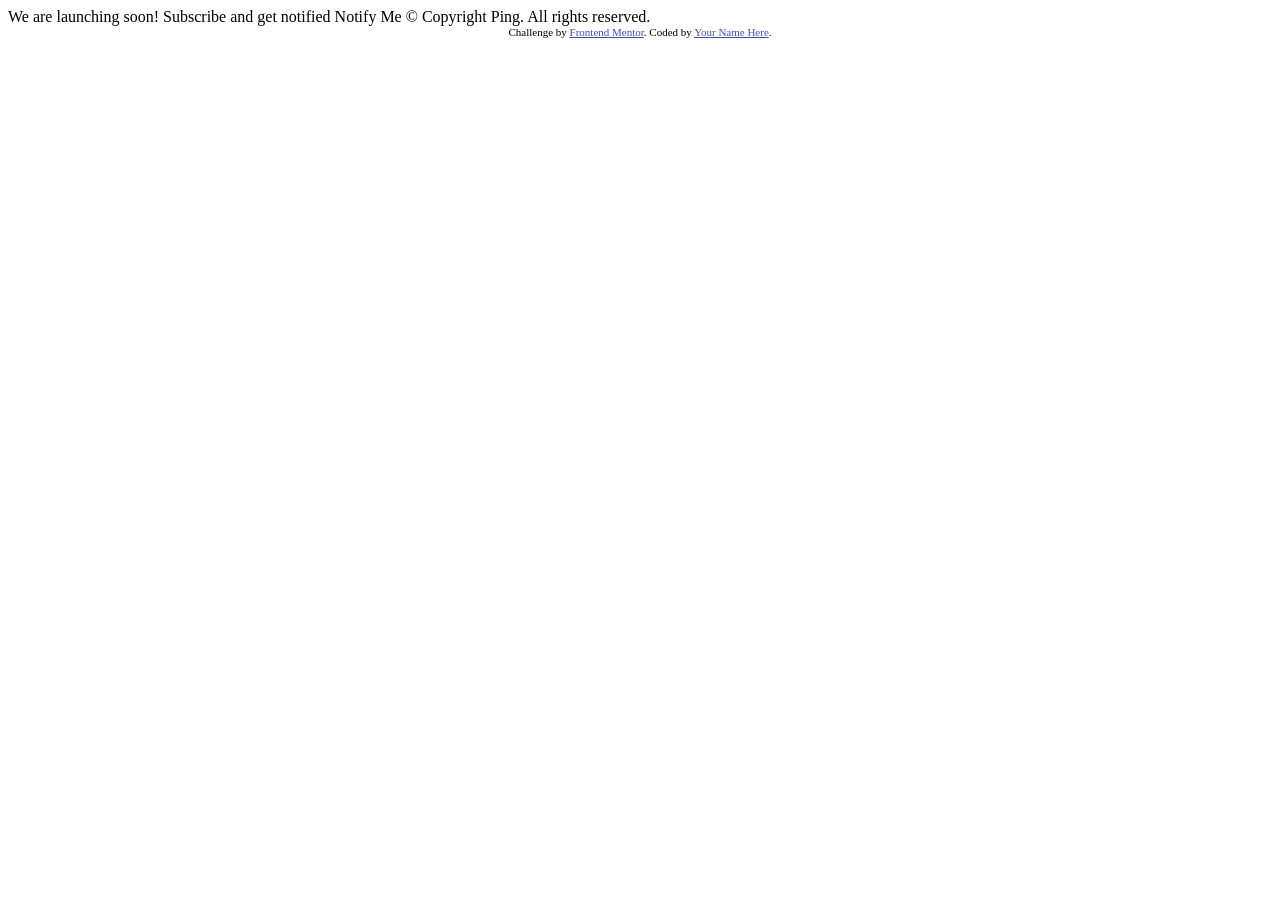
==== projects/ping coming soon page/index.html @ 095b6a01 "Add ping coming soon page challenge Co-authored-by: Copilot <223556219+Copilot@users.noreply.github." ====
<!DOCTYPE html>
<html lang="en">
<head>
  <meta charset="UTF-8">
  <meta name="viewport" content="width=device-width, initial-scale=1.0"> <!-- displays site properly based on user's device -->

  <link rel="icon" type="image/png" sizes="32x32" href="./images/favicon-32x32.png">
  
  <title>Frontend Mentor | Ping coming soon page</title>

  <!-- Feel free to remove these styles or customise in your own stylesheet 👍 -->
  <style>
    .attribution { font-size: 0.6875rem; text-align: center; }
    .attribution a { color: hsl(228, 45%, 44%); }
  </style>
</head>
<body>

  We are launching soon!

  Subscribe and get notified

  Notify Me

  &copy; Copyright Ping. All rights reserved.

      <footer class="attribution">
      Challenge by <a href="https://www.frontendmentor.io?ref=challenge">Frontend Mentor</a>. 
      Coded by <a href="#">Your Name Here</a>.
    </footer>
</body>
</html>
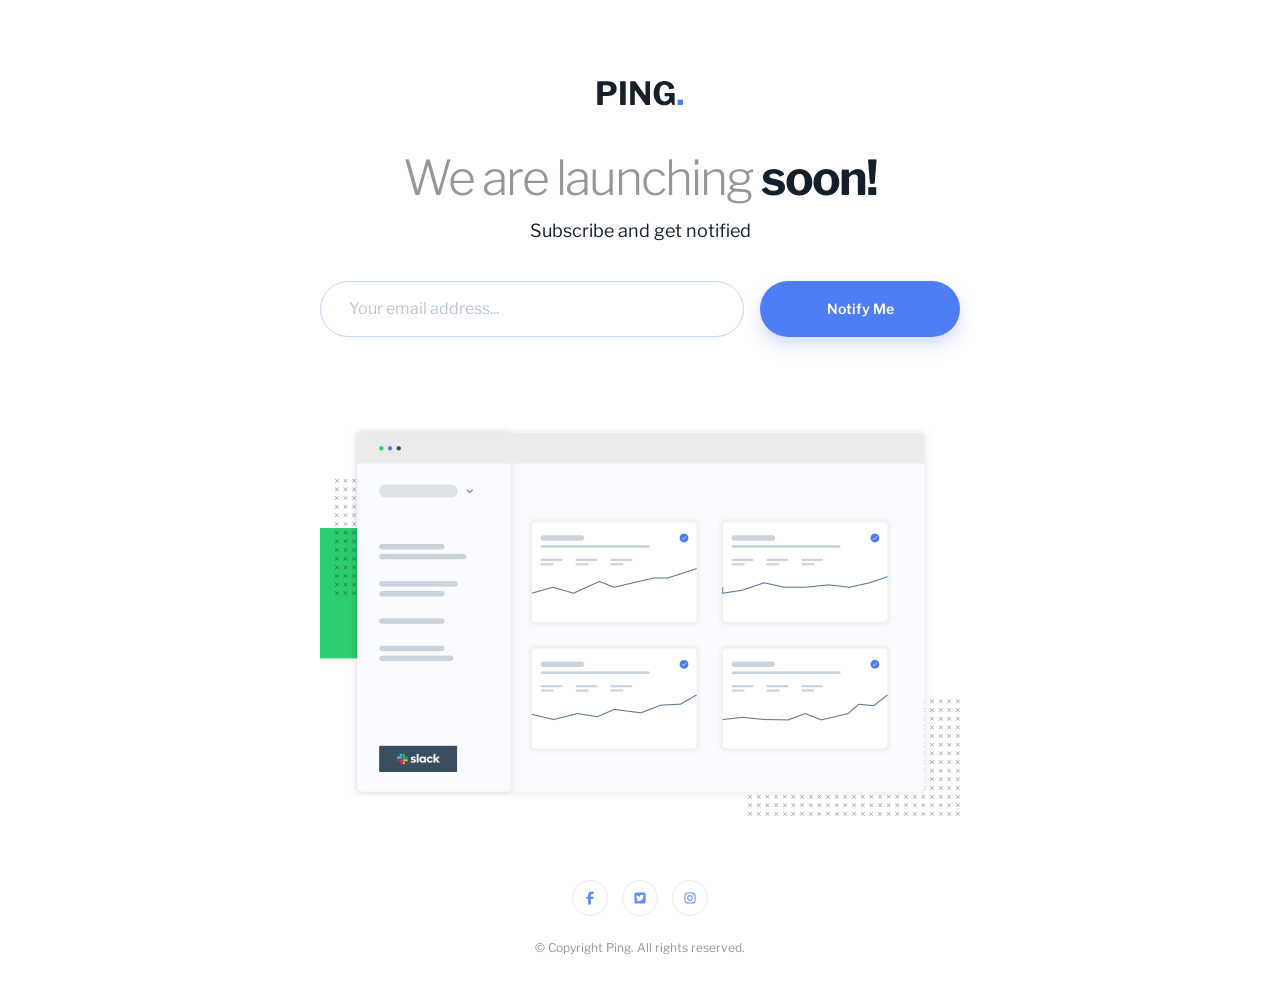
==== commit 1312cf0a: "Document Ping coming soon page project Co-authored-by: Copilot <223556219+Copilot@users.noreply.gith" ====
--- a/projects/ping coming soon page/index.html
+++ b/projects/ping coming soon page/index.html
@@ -1,32 +1,79 @@
 <!DOCTYPE html>
 <html lang="en">
-<head>
-  <meta charset="UTF-8">
-  <meta name="viewport" content="width=device-width, initial-scale=1.0"> <!-- displays site properly based on user's device -->
+  <head>
+    <meta charset="UTF-8" />
+    <meta name="viewport" content="width=device-width, initial-scale=1.0" />
+    <meta
+      name="description"
+      content="Get notified when Ping launches. Subscribe for updates."
+    />
+    <link
+      rel="icon"
+      type="image/png"
+      sizes="32x32"
+      href="./images/favicon-32x32.png"
+    />
+    <link rel="preconnect" href="https://fonts.googleapis.com" />
+    <link rel="preconnect" href="https://fonts.gstatic.com" crossorigin />
+    <link
+      href="https://fonts.googleapis.com/css2?family=Libre+Franklin:wght@300;400;600;700&display=swap"
+      rel="stylesheet"
+    />
+    <link rel="stylesheet" href="style.css" />
+    <title>Ping | Coming Soon</title>
+  </head>
+  <body>
+    <main class="announcement">
+      <img class="logo" src="./images/logo.svg" alt="Ping" />
 
-  <link rel="icon" type="image/png" sizes="32x32" href="./images/favicon-32x32.png">
-  
-  <title>Frontend Mentor | Ping coming soon page</title>
+      <h1>We are launching <strong>soon!</strong></h1>
+      <p class="subtitle">Subscribe and get notified</p>
 
-  <!-- Feel free to remove these styles or customise in your own stylesheet 👍 -->
-  <style>
-    .attribution { font-size: 0.6875rem; text-align: center; }
-    .attribution a { color: hsl(228, 45%, 44%); }
-  </style>
-</head>
-<body>
+      <form class="subscribe-form" action="#" method="get">
+        <label class="visually-hidden" for="email">Your email address</label>
+        <input
+          id="email"
+          name="email"
+          type="email"
+          placeholder="Your email address..."
+          autocomplete="email"
+          required
+        />
+        <button type="submit">Notify Me</button>
+      </form>
 
-  We are launching soon!
+      <img
+        class="dashboard"
+        src="./images/illustration-dashboard.png"
+        alt="Preview of the Ping analytics dashboard"
+      />
+    </main>
 
-  Subscribe and get notified
-
-  Notify Me
-
-  &copy; Copyright Ping. All rights reserved.
-
-      <footer class="attribution">
-      Challenge by <a href="https://www.frontendmentor.io?ref=challenge">Frontend Mentor</a>. 
-      Coded by <a href="#">Your Name Here</a>.
+    <footer class="site-footer">
+      <nav class="social-links" aria-label="Social media">
+        <a href="https://www.facebook.com/" aria-label="Facebook">
+          <img
+            src="./images/facebook-f-brands-solid-full.svg"
+            alt=""
+            aria-hidden="true"
+          />
+        </a>
+        <a href="https://www.twitter.com/" aria-label="Twitter">
+          <img
+            src="./images/square-twitter-brands-solid-full.svg"
+            alt=""
+            aria-hidden="true"
+          />
+        </a>
+        <a href="https://www.instagram.com/" aria-label="Instagram">
+          <img
+            src="./images/instagram-brands-solid-full.svg"
+            alt=""
+            aria-hidden="true"
+          />
+        </a>
+      </nav>
+      <p class="copyright">&copy; Copyright Ping. All rights reserved.</p>
     </footer>
-</body>
-</html>+  </body>
+</html>
--- a/projects/ping coming soon page/style.css
+++ b/projects/ping coming soon page/style.css
@@ -0,0 +1,237 @@
+:root {
+  font-family: "Libre Franklin", Arial, sans-serif;
+  color: hsl(209, 33%, 12%);
+  font-synthesis: none;
+  text-rendering: optimizeLegibility;
+  -webkit-font-smoothing: antialiased;
+  -moz-osx-font-smoothing: grayscale;
+
+  --blue: hsl(223, 87%, 63%);
+  --pale-blue: hsl(223, 100%, 88%);
+  --gray: hsl(0, 0%, 59%);
+  --dark-blue: hsl(209, 33%, 12%);
+}
+
+* {
+  box-sizing: border-box;
+}
+
+body {
+  min-height: 100vh;
+  margin: 0;
+  padding: 5rem 1.5rem 2rem;
+  text-align: center;
+}
+
+.announcement {
+  display: flex;
+  width: min(100%, 40rem);
+  margin: 0 auto;
+  flex-direction: column;
+  align-items: center;
+}
+
+.logo {
+  display: block;
+  width: 5.375rem;
+  height: auto;
+}
+
+h1 {
+  margin: 2.75rem 0 0;
+  color: var(--gray);
+  font-size: clamp(2rem, 4.2vw, 3rem);
+  font-weight: 300;
+  letter-spacing: -0.04em;
+  line-height: 1.2;
+}
+
+h1 strong {
+  color: var(--dark-blue);
+  font-weight: 700;
+}
+
+.subtitle {
+  margin: 0.75rem 0 0;
+  font-size: 1.125rem;
+}
+
+.subscribe-form {
+  display: flex;
+  width: 100%;
+  margin-top: 2.5rem;
+  gap: 1rem;
+}
+
+.subscribe-form input,
+.subscribe-form button {
+  min-height: 3.5rem;
+  border-radius: 999px;
+  font: inherit;
+}
+
+.subscribe-form input {
+  min-width: 0;
+  flex: 1;
+  padding: 0 1.75rem;
+  border: 1px solid var(--pale-blue);
+  outline: none;
+  color: var(--dark-blue);
+}
+
+.subscribe-form input::placeholder {
+  color: #b9c5d7;
+}
+
+.subscribe-form input:focus-visible {
+  border-color: var(--blue);
+  box-shadow: 0 0 0 3px hsl(223 87% 63% / 15%);
+}
+
+.subscribe-form button {
+  width: 12.5rem;
+  flex: 0 0 auto;
+  border: 0;
+  background: var(--blue);
+  box-shadow: 0 0.5rem 1rem hsl(223 87% 63% / 25%);
+  color: white;
+  cursor: pointer;
+  font-size: 0.875rem;
+  font-weight: 600;
+  transition: background-color 160ms ease, transform 160ms ease;
+}
+
+.subscribe-form button:hover {
+  background: hsl(223, 87%, 68%);
+}
+
+.subscribe-form button:active {
+  transform: translateY(1px);
+}
+
+.subscribe-form button:focus-visible,
+.social-links a:focus-visible {
+  outline: 3px solid hsl(223 87% 63% / 45%);
+  outline-offset: 3px;
+}
+
+.dashboard {
+  display: block;
+  width: 100%;
+  height: auto;
+  margin-top: 5.5rem;
+}
+
+.site-footer {
+  margin-top: 4rem;
+}
+
+.social-links {
+  display: flex;
+  justify-content: center;
+  gap: 0.875rem;
+}
+
+.social-links a {
+  display: grid;
+  width: 2.25rem;
+  height: 2.25rem;
+  place-items: center;
+  border: 1px solid #e4eaf2;
+  border-radius: 50%;
+  color: var(--blue);
+  transition: background-color 160ms ease, color 160ms ease;
+}
+
+.social-links a:hover {
+  background-color: var(--blue);
+  color: white;
+}
+
+.social-links img {
+  width: 1rem;
+  height: 1rem;
+  object-fit: contain;
+  filter: invert(46%) sepia(82%) saturate(1015%) hue-rotate(202deg)
+    brightness(101%) contrast(93%);
+}
+
+.social-links a:hover img {
+  filter: brightness(0) invert(1);
+}
+
+.copyright {
+  margin: 1.5rem 0 0;
+  color: var(--gray);
+  font-size: 0.75rem;
+}
+
+.visually-hidden {
+  position: absolute;
+  width: 1px;
+  height: 1px;
+  overflow: hidden;
+  clip: rect(0, 0, 0, 0);
+  white-space: nowrap;
+  clip-path: inset(50%);
+}
+
+@media (max-width: 600px) {
+  body {
+    padding: 5rem 1.75rem 2rem;
+  }
+
+  h1 {
+    margin-top: 2.5rem;
+    font-size: clamp(1.5rem, 6vw, 2rem);
+    letter-spacing: -0.03em;
+  }
+
+  .subtitle {
+    margin-top: 1rem;
+    font-size: 0.9rem;
+  }
+
+  .subscribe-form {
+    margin-top: 2rem;
+    flex-direction: column;
+    gap: 0.75rem;
+  }
+
+  .subscribe-form input,
+  .subscribe-form button {
+    width: 100%;
+    min-height: 3rem;
+  }
+
+  .subscribe-form input {
+    padding: 0 1.75rem;
+    font-size: 0.8rem;
+  }
+
+  .subscribe-form button {
+    font-size: 0.8rem;
+  }
+
+  .dashboard {
+    width: calc(100% + 0.5rem);
+    margin-top: 4.5rem;
+  }
+
+  .site-footer {
+    margin-top: 7rem;
+  }
+
+  .copyright {
+    margin-top: 1.75rem;
+  }
+}
+
+@media (prefers-reduced-motion: reduce) {
+  *,
+  *::before,
+  *::after {
+    scroll-behavior: auto !important;
+    transition-duration: 0.01ms !important;
+  }
+}
